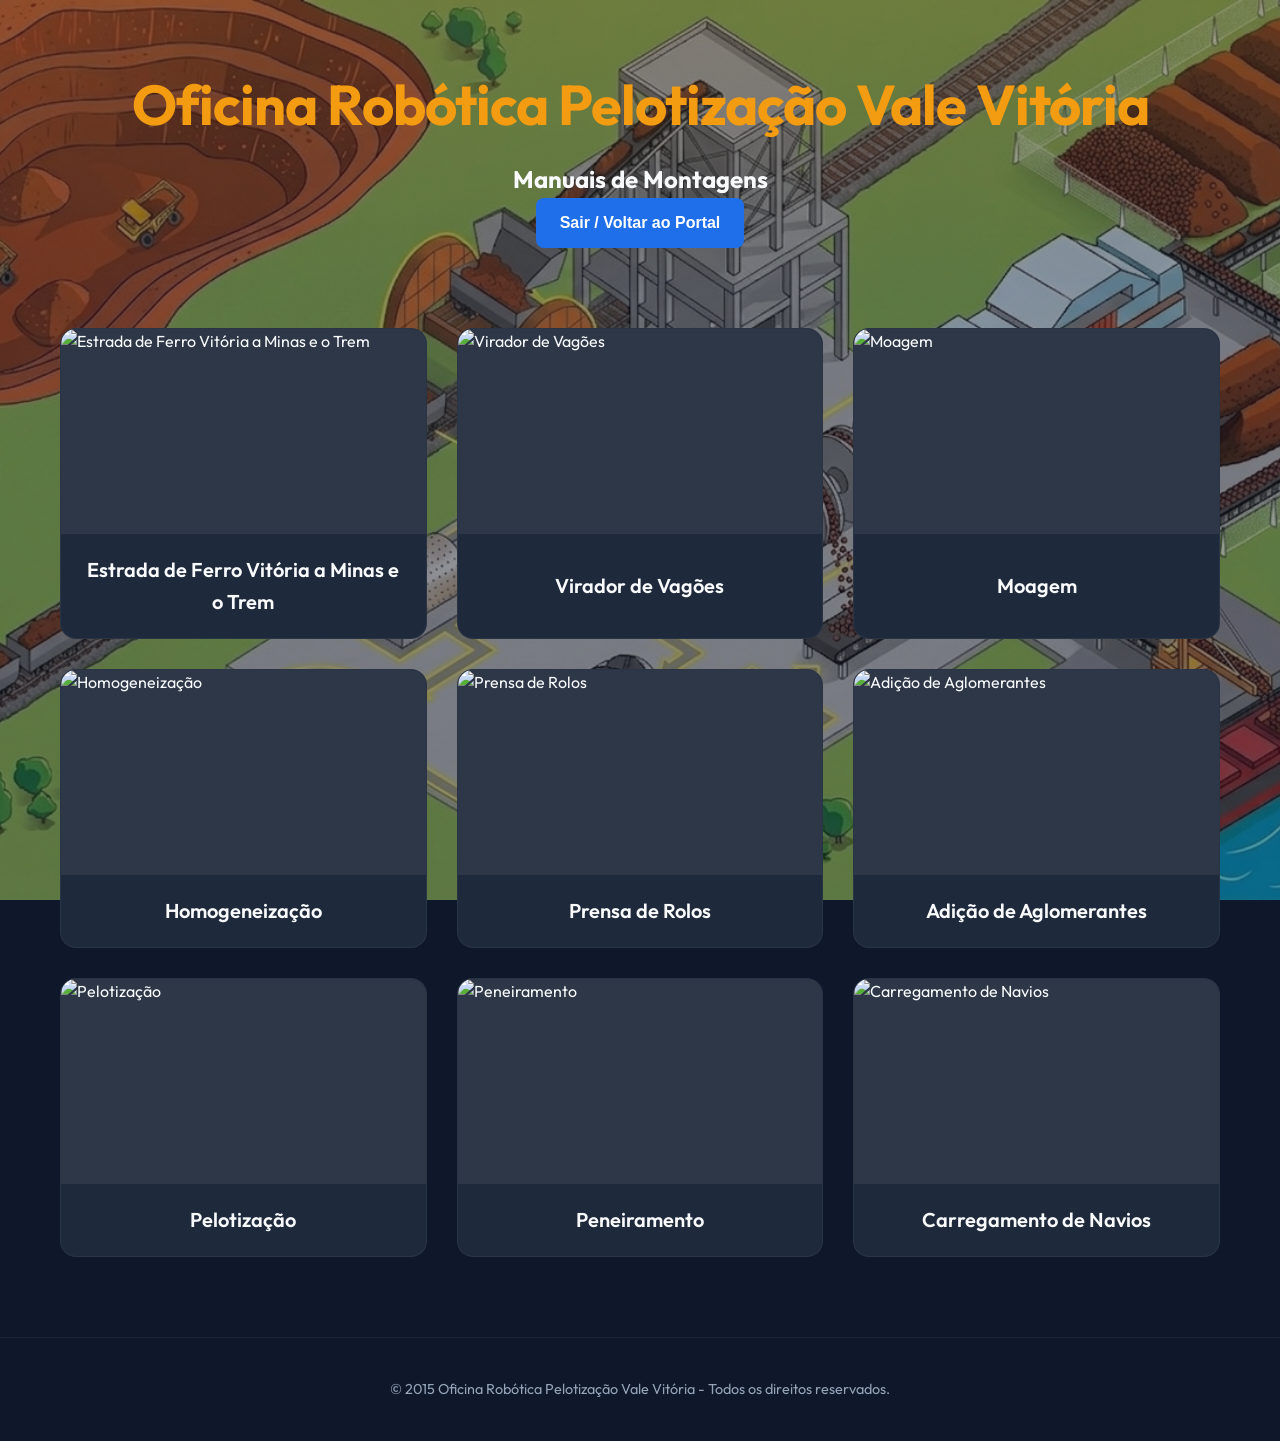
==== index.html @ 0f4ef666 "Initial commit" ====
<!DOCTYPE html>
<html lang="pt-br">
<head>
    <meta charset="UTF-8">
    <meta name="viewport" content="width=device-width, initial-scale=1.0">
    <title>Oficina Robótica Pelotização Vale Vitória - Manual de Montagens</title>
    <link rel="stylesheet" href="styles.css">
    <link rel="manifest" href="manifest.json">
    <meta name="theme-color" content="#f39c12">
    <link rel="preconnect" href="https://fonts.googleapis.com">
    <link rel="preconnect" href="https://fonts.gstatic.com" crossorigin>
<script>navigator.serviceWorker.register("sw.js")</script> 
    <link href="https://fonts.googleapis.com/css2?family=Outfit:wght@300;400;600;700&display=swap" rel="stylesheet">
</head>
<body>
    <header>
        <div class="container">
            <h1>Oficina Robótica Pelotização Vale Vitória</h1>
            <h2>Manuais de Montagens</h2>
        </div>
        <div>
            <a href="https://yxzrobotica.com.br/portal.html" class="botao-voltar">
                Sair / Voltar ao Portal
            </a>
        </div>
    </header>

    <main class="container">
        <section id="manuals-grid" class="manuals-grid">
            <!-- Os cards serão inseridos aqui via JavaScript -->
            <div class="loading">Carregando montagens...</div>
        </section>
    </main>

    <footer>
        <div class="container">
            <p>&copy; 2015 Oficina Robótica Pelotização Vale Vitória - Todos os direitos reservados.</p>
        </div>
    </footer>

    <script src="app.js"></script>
    <script>
        if ('serviceWorker' in navigator) {
            window.addEventListener('load', () => {
                navigator.serviceWorker.register('./sw.js')
                    .then(reg => console.log('Service Worker registrado!', reg))
                    .catch(err => console.log('Erro ao registrar Service Worker', err));
            });
        }
    </script>
</body>
</html>
---- styles.css ----
:root {
    --primary-color: #f39c12;
    --primary-hover: #e67e22;
    --bg-color: #0f172a;
    --card-bg: #1e293b;
    --text-main: #f8fafc;
    --text-muted: #94a3b8;
    --container-width: 1200px;
    --border-radius: 16px;
    --transition: all 0.3s cubic-bezier(0.4, 0, 0.2, 1);
}

* {
    margin: 0;
    padding: 0;
    box-sizing: border-box;
}

body {
    font-family: 'Outfit', sans-serif;
    background-color: var(--bg-color);
    background-image: 
        linear-gradient(rgba(15, 23, 42, 0.42), rgba(15, 23, 42, 0.42)),
        url("assets/images/fundo.png");
    background-size: cover;
    background-position: center;
    background-repeat: no-repeat;
    background-attachment: fixed;
    color: var(--text-main);
    line-height: 1.6;
    overflow-x: hidden;
}

.container {
    max-width: var(--container-width);
    margin: 0 auto;
    padding: 0 20px;
}

header {
    padding: 60px 0 40px;
    text-align: center;
    background: linear-gradient(180deg, rgba(243, 156, 18, 0.1) 0%, rgba(15, 23, 42, 0) 100%);
}

h1 {
    font-size: 3.5rem;
    font-weight: 700;
    color: var(--primary-color);
    margin-bottom: 10px;
    letter-spacing: -1px;
}

.subtitle {
    font-size: 1.5rem;
    color: var(--text-muted);
    font-weight: 300;
}

.manuals-grid {
    display: grid;
    grid-template-columns: repeat(auto-fill, minmax(280px, 1fr));
    gap: 30px;
    padding: 40px 0 80px;
}

.manual-card {
    background-color: var(--card-bg);
    border-radius: var(--border-radius);
    overflow: hidden;
    text-decoration: none;
    color: inherit;
    transition: var(--transition);
    border: 1px solid rgba(255, 255, 255, 0.05);
    display: flex;
    flex-direction: column;
    height: 100%;
}

.manual-card:hover {
    transform: translateY(-10px);
    border-color: var(--primary-color);
    box-shadow: 0 20px 25px -5px rgba(0, 0, 0, 0.3), 0 10px 10px -5px rgba(0, 0, 0, 0.04);
}

.image-container {
    width: 100%;
    aspect-ratio: 16/9;
    background-color: #2d3748;
    position: relative;
    overflow: hidden;
}

.image-container img {
    width: 100%;
    height: 100%;
    object-fit: cover;
    transition: var(--transition);
}

.manual-card:hover .image-container img {
    transform: scale(1.1);
}

.card-content {
    padding: 20px;
    flex-grow: 1;
    display: flex;
    flex-direction: column;
    justify-content: center;
    align-items: center;
    text-align: center;
}

.card-content h3 {
    font-size: 1.25rem;
    font-weight: 600;
    color: var(--text-main);
}

.loading {
    grid-column: 1 / -1;
    text-align: center;
    padding: 100px;
    color: var(--text-muted);
    font-size: 1.2rem;
}

footer {
    padding: 40px 0;
    text-align: center;
    border-top: 1px solid rgba(255, 255, 255, 0.05);
    color: var(--text-muted);
    font-size: 0.9rem;
}

@media (max-width: 768px) {
    h1 {
        font-size: 2.5rem;
    }
    .subtitle {
        font-size: 1.2rem;
    }
    .manuals-grid {
        grid-template-columns: 1fr;
    }
}

.botao-voltar {
    display: inline-block;
    padding: 12px 24px;
    background-color: #1f6feb;
    color: #ffffff;
    text-decoration: none;
    border-radius: 8px;
    font-weight: bold;
    font-family: Arial, sans-serif;
    transition: 0.3s;
  }

  .botao-voltar:hover {
    background-color: #1557b0;
  }
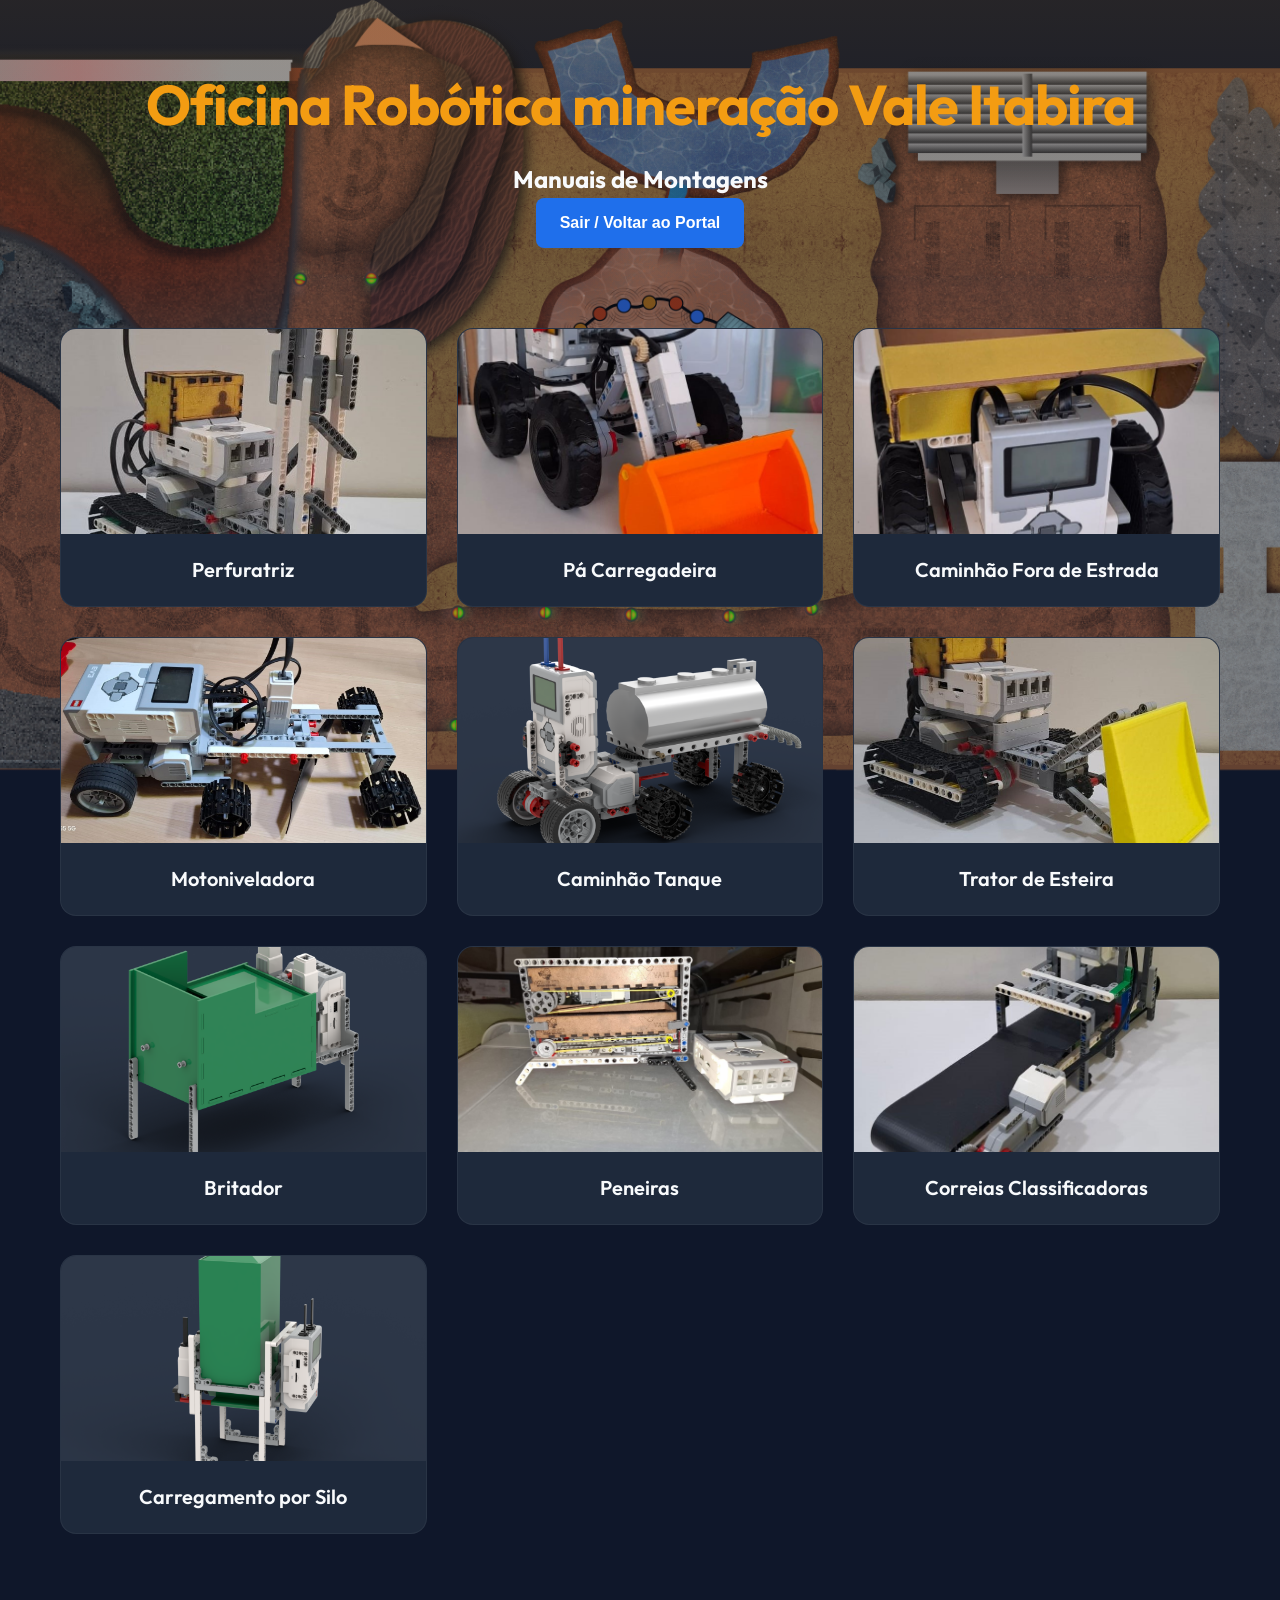
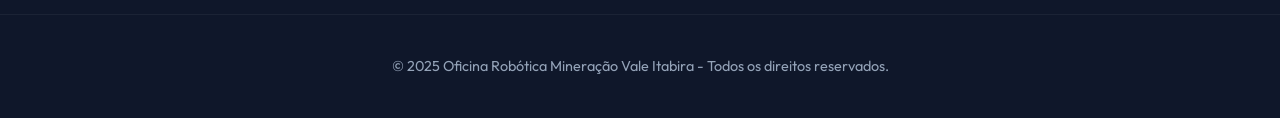
==== commit 37c74078: "envio final do site envio final do site de mineração." ====
--- a/index.html
+++ b/index.html
@@ -3,7 +3,7 @@
 <head>
     <meta charset="UTF-8">
     <meta name="viewport" content="width=device-width, initial-scale=1.0">
-    <title>Oficina Robótica Pelotização Vale Vitória - Manual de Montagens</title>
+    <title>Oficina Robótica Mineração Vale Itabira - Manual de Montagens</title>
     <link rel="stylesheet" href="styles.css">
     <link rel="manifest" href="manifest.json">
     <meta name="theme-color" content="#f39c12">
@@ -15,7 +15,7 @@
 <body>
     <header>
         <div class="container">
-            <h1>Oficina Robótica Pelotização Vale Vitória</h1>
+            <h1>Oficina Robótica mineração Vale Itabira</h1>
             <h2>Manuais de Montagens</h2>
         </div>
         <div>
@@ -34,7 +34,7 @@
 
     <footer>
         <div class="container">
-            <p>&copy; 2015 Oficina Robótica Pelotização Vale Vitória - Todos os direitos reservados.</p>
+            <p>&copy; 2025 Oficina Robótica Mineração Vale Itabira - Todos os direitos reservados.</p>
         </div>
     </footer>
 
